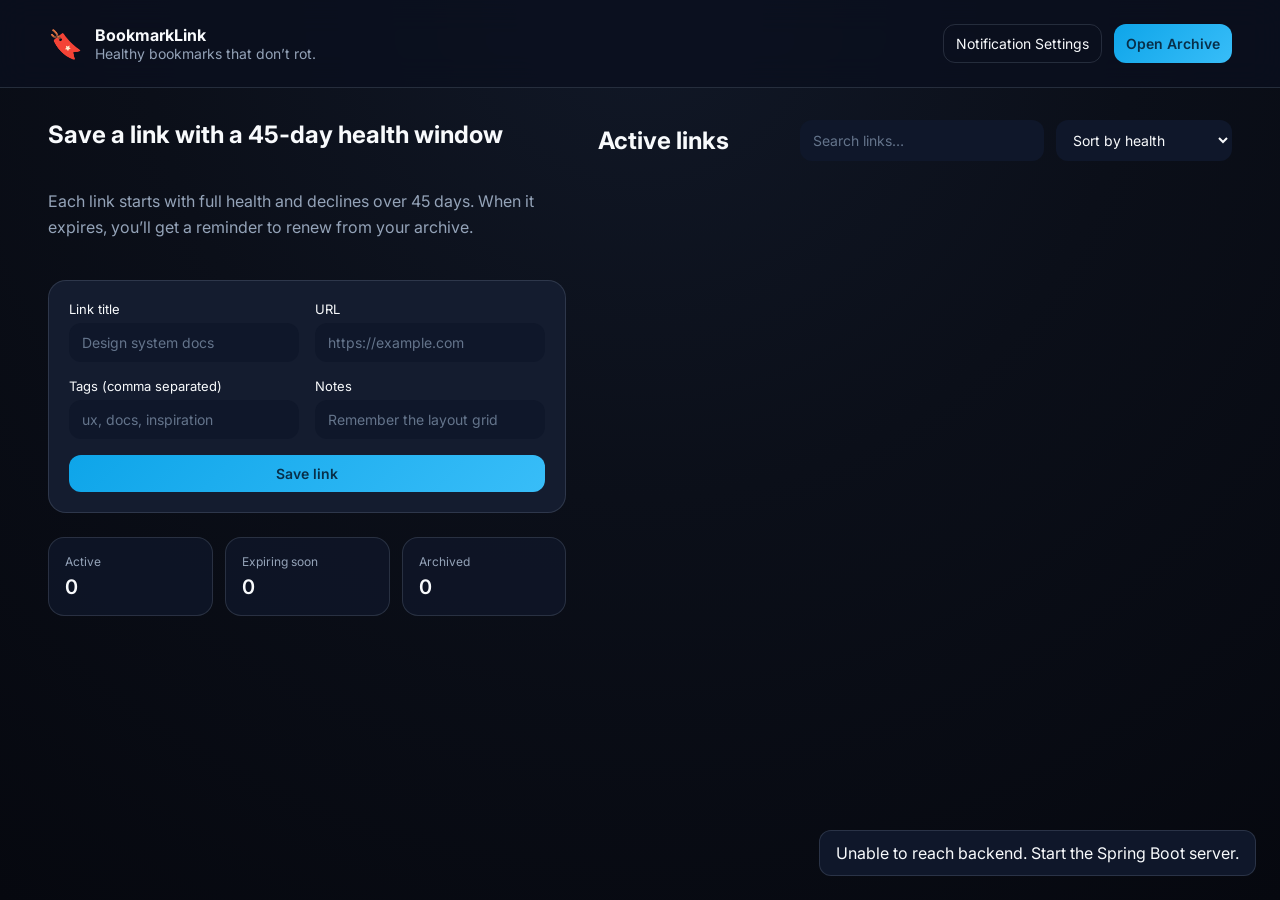
==== Frontend/index.html @ f63c1176 "Initial frontend" ====
<!DOCTYPE html>
<html lang="en">

<head>
    <meta charset="UTF-8" />
    <meta name="viewport" content="width=device-width, initial-scale=1.0" />
    <title>BookmarkLink — Healthy Bookmarks</title>
    <link rel="stylesheet" href="styles.css" />
    <link rel="preconnect" href="https://fonts.googleapis.com" />
    <link rel="preconnect" href="https://fonts.gstatic.com" crossorigin />
    <link href="https://fonts.googleapis.com/css2?family=Inter:wght@400;500;600;700&display=swap" rel="stylesheet" />
</head>

<body>
    <header class="topbar">
        <div class="brand">
            <span class="logo">🔖</span>
            <div>
                <p class="brand-title">BookmarkLink</p>
                <p class="brand-subtitle">Healthy bookmarks that don’t rot.</p>
            </div>
        </div>
        <nav class="topbar-actions">
            <button class="ghost" id="openSettings">Notification Settings</button>
            <button class="primary" id="openArchive">Open Archive</button>
        </nav>
    </header>

    <main class="layout">
        <section class="panel">
            <h1>Save a link with a 45‑day health window</h1>
            <p class="muted">
                Each link starts with full health and declines over 45 days. When it expires,
                you’ll get a reminder to renew from your archive.
            </p>

            <form id="linkForm" class="card">
                <div class="form-row">
                    <label>
                        Link title
                        <input type="text" name="title" placeholder="Design system docs" required />
                    </label>
                    <label>
                        URL
                        <input type="url" name="url" placeholder="https://example.com" required />
                    </label>
                </div>
                <div class="form-row">
                    <label>
                        Tags (comma separated)
                        <input type="text" name="tags" placeholder="ux, docs, inspiration" />
                    </label>
                    <label>
                        Notes
                        <input type="text" name="notes" placeholder="Remember the layout grid" />
                    </label>
                </div>
                <button type="submit" class="primary full">Save link</button>
            </form>

            <div class="stats">
                <div class="stat">
                    <p class="stat-label">Active</p>
                    <p class="stat-value" id="activeCount">0</p>
                </div>
                <div class="stat">
                    <p class="stat-label">Expiring soon</p>
                    <p class="stat-value" id="expiringCount">0</p>
                </div>
                <div class="stat">
                    <p class="stat-label">Archived</p>
                    <p class="stat-value" id="archivedCount">0</p>
                </div>
            </div>
        </section>

        <section class="panel">
            <div class="section-header">
                <h2>Active links</h2>
                <div class="filters">
                    <input id="searchInput" type="search" placeholder="Search links…" />
                    <select id="sortSelect">
                        <option value="health">Sort by health</option>
                        <option value="recent">Sort by most recent</option>
                        <option value="title">Sort by title</option>
                    </select>
                </div>
            </div>
            <div id="linksGrid" class="grid"></div>
        </section>
    </main>

    <aside class="drawer" id="settingsDrawer" aria-hidden="true">
        <div class="drawer-content">
            <header>
                <h3>Notification settings</h3>
                <button class="ghost" data-close="settings">Close</button>
            </header>
            <p class="muted">
                Settings are stored in the Spring Boot backend. Notifications can be
                wired later using this data.
            </p>
            <form id="settingsForm" class="stack">
                <label>
                    Gmail address
                    <input type="email" name="email" placeholder="you@gmail.com" />
                </label>
                <label>
                    Phone number
                    <input type="tel" name="phone" placeholder="+1 555 000 1234" />
                </label>
                <label class="toggle">
                    <input type="checkbox" name="emailEnabled" checked />
                    <span>Email reminders enabled</span>
                </label>
                <label class="toggle">
                    <input type="checkbox" name="smsEnabled" />
                    <span>SMS reminders enabled</span>
                </label>
                <label>
                    Reminder window (days before expiry)
                    <input type="number" name="reminderWindow" value="5" min="1" max="14" />
                </label>
                <button class="primary">Save settings</button>
            </form>
        </div>
    </aside>

    <aside class="drawer" id="archiveDrawer" aria-hidden="true">
        <div class="drawer-content">
            <header>
                <h3>Archive</h3>
                <button class="ghost" data-close="archive">Close</button>
            </header>
            <p class="muted">
                Expired links live here until you renew or delete them.
            </p>
            <div id="archiveList" class="stack"></div>
        </div>
    </aside>

    <div class="toast" id="toast" aria-live="polite"></div>

    <script src="app.js"></script>
</body>

</html>
---- Frontend/styles.css ----
:root {
    color-scheme: light;
    --bg: #0b0f19;
    --surface: #111827;
    --card: #141c2f;
    --muted: #94a3b8;
    --text: #f8fafc;
    --accent: #38bdf8;
    --accent-strong: #0ea5e9;
    --danger: #f87171;
    --success: #34d399;
    --warning: #fbbf24;
    --border: rgba(148, 163, 184, 0.2);
    font-family: "Inter", system-ui, sans-serif;
}

* {
    box-sizing: border-box;
}

body {
    margin: 0;
    background: radial-gradient(circle at top, #111827 0%, #0b0f19 45%, #06080f 100%);
    color: var(--text);
    min-height: 100vh;
}

.topbar {
    display: flex;
    align-items: center;
    justify-content: space-between;
    padding: 24px 48px;
    border-bottom: 1px solid var(--border);
    background: rgba(10, 15, 30, 0.8);
    backdrop-filter: blur(16px);
    position: sticky;
    top: 0;
    z-index: 10;
}

.brand {
    display: flex;
    align-items: center;
    gap: 12px;
}

.logo {
    font-size: 28px;
}

.brand-title {
    font-weight: 700;
    margin: 0;
}

.brand-subtitle {
    margin: 0;
    color: var(--muted);
    font-size: 14px;
}

.topbar-actions {
    display: flex;
    gap: 12px;
}

.layout {
    display: grid;
    grid-template-columns: minmax(280px, 0.9fr) minmax(340px, 1.1fr);
    gap: 32px;
    padding: 32px 48px 60px;
}

.panel {
    display: flex;
    flex-direction: column;
    gap: 24px;
}

h1,
h2,
h3 {
    margin: 0;
}

.muted {
    color: var(--muted);
    line-height: 1.6;
}

.card {
    background: var(--card);
    border: 1px solid var(--border);
    border-radius: 18px;
    padding: 20px;
    display: flex;
    flex-direction: column;
    gap: 16px;
}

.form-row {
    display: grid;
    grid-template-columns: repeat(auto-fit, minmax(220px, 1fr));
    gap: 16px;
}

label {
    display: flex;
    flex-direction: column;
    font-size: 13px;
    gap: 6px;
}

input,
select,
button {
    border-radius: 12px;
    border: 1px solid transparent;
    padding: 10px 12px;
    font-size: 14px;
    font-family: inherit;
    background: #0f172a;
    color: var(--text);
}

input::placeholder {
    color: #64748b;
}

input:focus,
select:focus {
    outline: none;
    border-color: var(--accent);
    box-shadow: 0 0 0 2px rgba(56, 189, 248, 0.2);
}

button {
    cursor: pointer;
    transition: transform 0.2s ease, background 0.2s ease;
}

button:active {
    transform: translateY(1px);
}

.primary {
    background: linear-gradient(135deg, var(--accent-strong), var(--accent));
    color: #082f49;
    font-weight: 600;
    border: none;
}

.ghost {
    background: transparent;
    border: 1px solid var(--border);
    color: var(--text);
}

.full {
    width: 100%;
}

.stats {
    display: grid;
    grid-template-columns: repeat(auto-fit, minmax(140px, 1fr));
    gap: 12px;
}

.stat {
    background: rgba(15, 23, 42, 0.8);
    border: 1px solid var(--border);
    border-radius: 16px;
    padding: 16px;
}

.stat-label {
    font-size: 12px;
    color: var(--muted);
    margin: 0;
}

.stat-value {
    font-size: 20px;
    font-weight: 600;
    margin: 6px 0 0;
}

.section-header {
    display: flex;
    align-items: center;
    justify-content: space-between;
    gap: 16px;
}

.filters {
    display: flex;
    gap: 12px;
}

.grid {
    display: grid;
    grid-template-columns: repeat(auto-fill, minmax(260px, 1fr));
    gap: 16px;
}

.link-card {
    background: var(--card);
    border: 1px solid var(--border);
    border-radius: 18px;
    padding: 18px;
    display: flex;
    flex-direction: column;
    gap: 12px;
}

.link-header {
    display: flex;
    justify-content: space-between;
    align-items: center;
    gap: 12px;
}

.link-header > div {
    min-width: 0;
    flex: 1;
}

.link-url {
    display: block;
    color: var(--muted);
    font-size: 12px;
    text-decoration: none;
    word-break: break-word;
    overflow-wrap: anywhere;
}

.link-title {
    font-weight: 600;
    margin: 0;
    font-size: 16px;
}

.badge {
    padding: 4px 10px;
    border-radius: 999px;
    font-size: 11px;
    font-weight: 600;
    text-transform: uppercase;
}

.badge.good {
    background: rgba(52, 211, 153, 0.15);
    color: var(--success);
}

.badge.warning {
    background: rgba(251, 191, 36, 0.15);
    color: var(--warning);
}

.badge.danger {
    background: rgba(248, 113, 113, 0.15);
    color: var(--danger);
}

.progress {
    height: 8px;
    background: rgba(148, 163, 184, 0.2);
    border-radius: 999px;
    overflow: hidden;
}

.progress>span {
    display: block;
    height: 100%;
    background: linear-gradient(90deg, #22d3ee, #0ea5e9);
}

.meta {
    display: flex;
    flex-wrap: wrap;
    gap: 6px;
    color: var(--muted);
    font-size: 12px;
}

.tags {
    display: flex;
    flex-wrap: wrap;
    gap: 6px;
}

.tag {
    padding: 4px 8px;
    border-radius: 10px;
    background: rgba(15, 23, 42, 0.8);
    border: 1px solid var(--border);
    font-size: 11px;
}

.card-actions {
    display: flex;
    gap: 8px;
}

.card-actions button {
    flex: 1;
    font-size: 13px;
}

.drawer {
    position: fixed;
    inset: 0;
    background: rgba(2, 6, 23, 0.65);
    display: none;
    justify-content: flex-end;
    z-index: 20;
}

.drawer.open {
    display: flex;
}

.drawer-content {
    width: min(480px, 100%);
    background: #0f172a;
    padding: 24px;
    display: flex;
    flex-direction: column;
    gap: 16px;
    height: 100%;
    border-left: 1px solid var(--border);
}

.stack {
    display: flex;
    flex-direction: column;
    gap: 12px;
}

.toggle {
    flex-direction: row;
    align-items: center;
    gap: 10px;
}

.toast {
    position: fixed;
    bottom: 24px;
    right: 24px;
    background: #0f172a;
    border: 1px solid var(--border);
    padding: 12px 16px;
    border-radius: 12px;
    color: var(--text);
    opacity: 0;
    transform: translateY(10px);
    transition: all 0.3s ease;
    pointer-events: none;
}

.toast.show {
    opacity: 1;
    transform: translateY(0);
}

@media (max-width: 980px) {
    .layout {
        grid-template-columns: 1fr;
    }

    .topbar {
        flex-direction: column;
        gap: 16px;
        align-items: flex-start;
    }

    .topbar-actions {
        width: 100%;
        justify-content: flex-start;
        flex-wrap: wrap;
    }
}
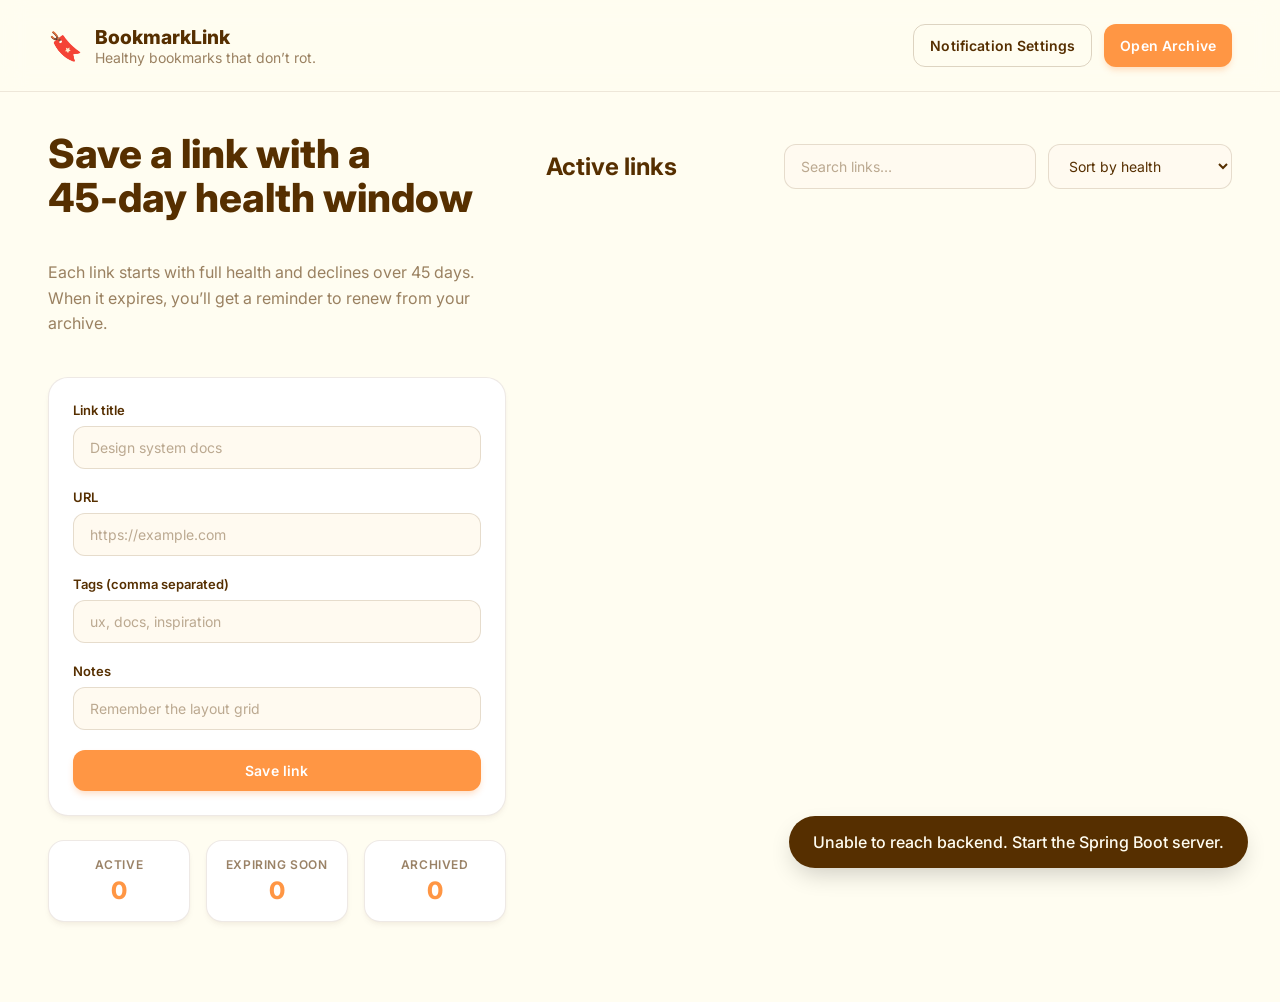
==== commit 1506fd3b: "Redesign frontend UI" ====
--- a/Frontend/index.html
+++ b/Frontend/index.html
@@ -5,10 +5,11 @@
     <meta charset="UTF-8" />
     <meta name="viewport" content="width=device-width, initial-scale=1.0" />
     <title>BookmarkLink — Healthy Bookmarks</title>
-    <link rel="stylesheet" href="styles.css" />
+    <link rel="stylesheet" href="styles.css?v=2" />
     <link rel="preconnect" href="https://fonts.googleapis.com" />
     <link rel="preconnect" href="https://fonts.gstatic.com" crossorigin />
-    <link href="https://fonts.googleapis.com/css2?family=Inter:wght@400;500;600;700&display=swap" rel="stylesheet" />
+    <link href="https://fonts.googleapis.com/css2?family=Inter:wght@400;500;600;700;800&display=swap"
+        rel="stylesheet" />
 </head>
 
 <body>
@@ -141,7 +142,7 @@
 
     <div class="toast" id="toast" aria-live="polite"></div>
 
-    <script src="app.js"></script>
+    <script src="app.js?v=2"></script>
 </body>
 
 </html>
--- a/Frontend/styles.css
+++ b/Frontend/styles.css
@@ -1,16 +1,20 @@
 :root {
-    color-scheme: light;
-    --bg: #0b0f19;
-    --surface: #111827;
-    --card: #141c2f;
-    --muted: #94a3b8;
-    --text: #f8fafc;
-    --accent: #38bdf8;
-    --accent-strong: #0ea5e9;
-    --danger: #f87171;
-    --success: #34d399;
-    --warning: #fbbf24;
-    --border: rgba(148, 163, 184, 0.2);
+    --bg: #FFFDF1;
+    --card-bg: #FFFFFF;
+    --text: #562F00;
+    --text-muted: rgba(86, 47, 0, 0.6);
+    --primary: #FF9644;
+    --primary-hover: #ff8c33;
+    --secondary: #FFCE99;
+    --border: rgba(86, 47, 0, 0.1);
+    --shadow: 0 4px 6px -1px rgba(86, 47, 0, 0.05), 0 2px 4px -1px rgba(86, 47, 0, 0.03);
+    --shadow-hover: 0 10px 15px -3px rgba(86, 47, 0, 0.1), 0 4px 6px -2px rgba(86, 47, 0, 0.05);
+
+    /* Functional colors based on the palette usually need standard variants, keeping previous but adapting */
+    --success: #10b981;
+    --warning: #f59e0b;
+    --danger: #ef4444;
+
     font-family: "Inter", system-ui, sans-serif;
 }
 
@@ -20,9 +24,33 @@
 
 body {
     margin: 0;
-    background: radial-gradient(circle at top, #111827 0%, #0b0f19 45%, #06080f 100%);
+    background-color: var(--bg);
     color: var(--text);
     min-height: 100vh;
+    transition: background-color 0.3s ease;
+}
+
+/* Animations */
+@keyframes fadeIn {
+    from {
+        opacity: 0;
+        transform: translateY(10px);
+    }
+
+    to {
+        opacity: 1;
+        transform: translateY(0);
+    }
+}
+
+@keyframes slideIn {
+    from {
+        transform: translateX(100%);
+    }
+
+    to {
+        transform: translateX(0);
+    }
 }
 
 .topbar {
@@ -30,12 +58,13 @@
     align-items: center;
     justify-content: space-between;
     padding: 24px 48px;
-    border-bottom: 1px solid var(--border);
-    background: rgba(10, 15, 30, 0.8);
-    backdrop-filter: blur(16px);
+    background: rgba(255, 253, 241, 0.8);
+    backdrop-filter: blur(12px);
     position: sticky;
     top: 0;
-    z-index: 10;
+    z-index: 100;
+    border-bottom: 1px solid var(--border);
+    transition: all 0.3s ease;
 }
 
 .brand {
@@ -46,16 +75,31 @@
 
 .logo {
     font-size: 28px;
+    animation: bounce 2s infinite;
+}
+
+@keyframes bounce {
+
+    0%,
+    100% {
+        transform: translateY(0);
+    }
+
+    50% {
+        transform: translateY(-4px);
+    }
 }
 
 .brand-title {
-    font-weight: 700;
+    font-weight: 800;
     margin: 0;
+    font-size: 1.2rem;
+    color: var(--text);
 }
 
 .brand-subtitle {
     margin: 0;
-    color: var(--muted);
+    color: var(--text-muted);
     font-size: 14px;
 }
 
@@ -66,9 +110,12 @@
 
 .layout {
     display: grid;
-    grid-template-columns: minmax(280px, 0.9fr) minmax(340px, 1.1fr);
-    gap: 32px;
-    padding: 32px 48px 60px;
+    grid-template-columns: minmax(300px, 0.8fr) minmax(400px, 1.2fr);
+    gap: 40px;
+    padding: 40px 48px 80px;
+    max-width: 1440px;
+    margin: 0 auto;
+    animation: fadeIn 0.8s ease-out;
 }
 
 .panel {
@@ -77,83 +124,116 @@
     gap: 24px;
 }
 
-h1,
-h2,
-h3 {
+h1 {
+    font-size: 2.5rem;
+    line-height: 1.1;
+    font-weight: 800;
+    color: var(--text);
     margin: 0;
 }
 
+h2 {
+    font-size: 1.5rem;
+    font-weight: 700;
+    color: var(--text);
+}
+
 .muted {
-    color: var(--muted);
+    color: var(--text-muted);
     line-height: 1.6;
 }
 
 .card {
-    background: var(--card);
+    background: var(--card-bg);
+    border-radius: 20px;
+    padding: 24px;
+    display: flex;
+    flex-direction: column;
+    gap: 20px;
+    box-shadow: var(--shadow);
     border: 1px solid var(--border);
-    border-radius: 18px;
-    padding: 20px;
-    display: flex;
-    flex-direction: column;
-    gap: 16px;
+    transition: transform 0.2s ease, box-shadow 0.2s ease;
+}
+
+.card:hover {
+    box-shadow: var(--shadow-hover);
 }
 
 .form-row {
     display: grid;
     grid-template-columns: repeat(auto-fit, minmax(220px, 1fr));
-    gap: 16px;
+    gap: 20px;
 }
 
 label {
     display: flex;
     flex-direction: column;
     font-size: 13px;
-    gap: 6px;
+    font-weight: 600;
+    gap: 8px;
+    color: var(--text);
 }
 
 input,
 select,
 button {
     border-radius: 12px;
-    border: 1px solid transparent;
-    padding: 10px 12px;
+    border: 1px solid rgba(86, 47, 0, 0.15);
+    padding: 12px 16px;
     font-size: 14px;
     font-family: inherit;
-    background: #0f172a;
-    color: var(--text);
+    background: #FFFAF0;
+    /* Extremely light orange/cream tint */
+    color: var(--text);
+    transition: all 0.2s ease;
 }
 
 input::placeholder {
-    color: #64748b;
+    color: rgba(86, 47, 0, 0.4);
 }
 
 input:focus,
 select:focus {
     outline: none;
-    border-color: var(--accent);
-    box-shadow: 0 0 0 2px rgba(56, 189, 248, 0.2);
+    border-color: var(--primary);
+    background: #FFFFFF;
+    box-shadow: 0 0 0 3px rgba(255, 150, 68, 0.2);
 }
 
 button {
     cursor: pointer;
-    transition: transform 0.2s ease, background 0.2s ease;
+    font-weight: 600;
+    letter-spacing: 0.01em;
 }
 
 button:active {
-    transform: translateY(1px);
+    transform: scale(0.98);
 }
 
 .primary {
-    background: linear-gradient(135deg, var(--accent-strong), var(--accent));
-    color: #082f49;
-    font-weight: 600;
+    background: var(--primary);
+    color: #FFF;
+    /* High contrast: Dark text on orange */
     border: none;
+    box-shadow: 0 4px 6px -1px rgba(255, 150, 68, 0.3);
+}
+
+.primary:hover {
+    background: var(--primary-hover);
+    transform: translateY(-2px);
+    box-shadow: 0 6px 12px -1px rgba(255, 150, 68, 0.4);
 }
 
 .ghost {
     background: transparent;
-    border: 1px solid var(--border);
-    color: var(--text);
+    border: 1px solid rgba(86, 47, 0, 0.2);
+    color: var(--text);
+}
+
+.ghost:hover {
+    background: rgba(255, 206, 153, 0.1);
+    border-color: var(--primary);
+    color: var(--primary);
 }
 
 .full {
@@ -162,33 +242,46 @@
 
 .stats {
     display: grid;
-    grid-template-columns: repeat(auto-fit, minmax(140px, 1fr));
-    gap: 12px;
+    grid-template-columns: repeat(3, 1fr);
+    gap: 16px;
 }
 
 .stat {
-    background: rgba(15, 23, 42, 0.8);
+    background: var(--card-bg);
     border: 1px solid var(--border);
     border-radius: 16px;
     padding: 16px;
+    text-align: center;
+    box-shadow: var(--shadow);
+    transition: transform 0.2s ease;
+}
+
+.stat:hover {
+    transform: translateY(-4px);
+    border-color: var(--secondary);
 }
 
 .stat-label {
     font-size: 12px;
-    color: var(--muted);
+    text-transform: uppercase;
+    letter-spacing: 0.05em;
+    color: var(--text-muted);
     margin: 0;
+    font-weight: 600;
 }
 
 .stat-value {
-    font-size: 20px;
-    font-weight: 600;
-    margin: 6px 0 0;
+    font-size: 24px;
+    font-weight: 800;
+    color: var(--primary);
+    margin: 4px 0 0;
 }
 
 .section-header {
     display: flex;
     align-items: center;
     justify-content: space-between;
+    flex-wrap: wrap;
     gap: 16px;
 }
 
@@ -199,185 +292,262 @@
 
 .grid {
     display: grid;
-    grid-template-columns: repeat(auto-fill, minmax(260px, 1fr));
+    grid-template-columns: repeat(auto-fill, minmax(280px, 1fr));
+    gap: 20px;
+}
+
+.link-card {
+    background: var(--card-bg);
+    border: 1px solid var(--border);
+    border-radius: 20px;
+    padding: 24px;
+    display: flex;
+    flex-direction: column;
     gap: 16px;
-}
-
-.link-card {
-    background: var(--card);
-    border: 1px solid var(--border);
-    border-radius: 18px;
-    padding: 18px;
-    display: flex;
-    flex-direction: column;
+    box-shadow: var(--shadow);
+    transition: all 0.3s cubic-bezier(0.175, 0.885, 0.32, 1.275);
+    position: relative;
+    overflow: hidden;
+    animation: fadeIn 0.5s ease-out backwards;
+}
+
+.link-card:hover {
+    transform: translateY(-6px) scale(1.01);
+    box-shadow: var(--shadow-hover);
+    border-color: var(--secondary);
+}
+
+.link-card::before {
+    content: '';
+    position: absolute;
+    top: 0;
+    left: 0;
+    width: 4px;
+    height: 100%;
+    background: var(--secondary);
+    opacity: 0.5;
+}
+
+.link-header {
+    display: flex;
+    justify-content: space-between;
+    align-items: flex-start;
     gap: 12px;
 }
 
-.link-header {
-    display: flex;
-    justify-content: space-between;
-    align-items: center;
-    gap: 12px;
-}
-
-.link-header > div {
+.link-content {
     min-width: 0;
     flex: 1;
 }
 
 .link-url {
     display: block;
-    color: var(--muted);
-    font-size: 12px;
+    color: var(--primary);
+    font-size: 13px;
     text-decoration: none;
     word-break: break-word;
-    overflow-wrap: anywhere;
+    margin-top: 4px;
+    transition: color 0.2s;
+}
+
+.link-url:hover {
+    text-decoration: underline;
+    color: var(--primary-hover);
 }
 
 .link-title {
-    font-weight: 600;
+    font-weight: 700;
     margin: 0;
-    font-size: 16px;
+    font-size: 18px;
+    color: var(--text);
 }
 
 .badge {
-    padding: 4px 10px;
-    border-radius: 999px;
+    padding: 6px 12px;
+    border-radius: 20px;
     font-size: 11px;
-    font-weight: 600;
+    font-weight: 700;
     text-transform: uppercase;
+    letter-spacing: 0.02em;
 }
 
 .badge.good {
-    background: rgba(52, 211, 153, 0.15);
-    color: var(--success);
+    background: rgba(16, 185, 129, 0.1);
+    color: #059669;
 }
 
 .badge.warning {
-    background: rgba(251, 191, 36, 0.15);
-    color: var(--warning);
+    background: rgba(245, 158, 11, 0.1);
+    color: #d97706;
 }
 
 .badge.danger {
-    background: rgba(248, 113, 113, 0.15);
-    color: var(--danger);
+    background: rgba(239, 68, 68, 0.1);
+    color: #dc2626;
 }
 
 .progress {
-    height: 8px;
-    background: rgba(148, 163, 184, 0.2);
+    height: 6px;
+    background: #f1f5f9;
     border-radius: 999px;
     overflow: hidden;
+    margin-top: 4px;
 }
 
 .progress>span {
     display: block;
     height: 100%;
-    background: linear-gradient(90deg, #22d3ee, #0ea5e9);
+    background: linear-gradient(90deg, var(--secondary), var(--primary));
+    border-radius: 999px;
+    transition: width 0.5s ease-out;
 }
 
 .meta {
     display: flex;
+    align-items: center;
+    gap: 8px;
+    color: var(--text-muted);
+    font-size: 13px;
+    font-weight: 500;
+}
+
+.dot {
+    width: 4px;
+    height: 4px;
+    background: var(--text-muted);
+    border-radius: 50%;
+    opacity: 0.5;
+}
+
+.tags {
+    display: flex;
     flex-wrap: wrap;
-    gap: 6px;
-    color: var(--muted);
+    gap: 8px;
+}
+
+.tag {
+    padding: 6px 10px;
+    border-radius: 12px;
+    background: #FFFAF0;
+    /* Lighter cream */
+    border: 1px solid var(--border);
     font-size: 12px;
-}
-
-.tags {
-    display: flex;
-    flex-wrap: wrap;
-    gap: 6px;
-}
-
-.tag {
-    padding: 4px 8px;
-    border-radius: 10px;
-    background: rgba(15, 23, 42, 0.8);
-    border: 1px solid var(--border);
-    font-size: 11px;
+    color: var(--text);
+    font-weight: 500;
+    transition: background 0.2s;
+}
+
+.tag:hover {
+    background: #FEEBC8;
+    /* Light peach */
 }
 
 .card-actions {
     display: flex;
     gap: 8px;
+    margin-top: auto;
 }
 
 .card-actions button {
     flex: 1;
     font-size: 13px;
-}
-
+    padding: 8px 12px;
+}
+
+/* Drawer UI */
 .drawer {
     position: fixed;
     inset: 0;
-    background: rgba(2, 6, 23, 0.65);
+    background: rgba(86, 47, 0, 0.25);
+    backdrop-filter: blur(4px);
     display: none;
     justify-content: flex-end;
-    z-index: 20;
+    z-index: 200;
+    opacity: 0;
+    transition: opacity 0.3s ease;
 }
 
 .drawer.open {
     display: flex;
+    opacity: 1;
 }
 
 .drawer-content {
-    width: min(480px, 100%);
-    background: #0f172a;
-    padding: 24px;
+    width: min(500px, 100%);
+    background: #FFFFFF;
+    padding: 40px;
     display: flex;
     flex-direction: column;
-    gap: 16px;
+    gap: 24px;
     height: 100%;
-    border-left: 1px solid var(--border);
+    box-shadow: -10px 0 30px rgba(0, 0, 0, 0.05);
+    transform: translateX(100%);
+    transition: transform 0.3s cubic-bezier(0.16, 1, 0.3, 1);
+    overflow-y: auto;
+}
+
+.drawer.open .drawer-content {
+    transform: translateX(0);
 }
 
 .stack {
     display: flex;
     flex-direction: column;
-    gap: 12px;
+    gap: 20px;
 }
 
 .toggle {
     flex-direction: row;
     align-items: center;
-    gap: 10px;
-}
-
+    display: flex;
+    gap: 12px;
+    cursor: pointer;
+}
+
+.toggle input[type="checkbox"] {
+    width: 20px;
+    height: 20px;
+    accent-color: var(--primary);
+}
+
+/* Toast */
 .toast {
     position: fixed;
-    bottom: 24px;
-    right: 24px;
-    background: #0f172a;
-    border: 1px solid var(--border);
-    padding: 12px 16px;
-    border-radius: 12px;
-    color: var(--text);
+    bottom: 32px;
+    right: 32px;
+    background: var(--text);
+    color: var(--bg);
+    padding: 16px 24px;
+    border-radius: 50px;
+    font-weight: 500;
+    box-shadow: 0 10px 25px -5px rgba(0, 0, 0, 0.2);
     opacity: 0;
-    transform: translateY(10px);
-    transition: all 0.3s ease;
+    transform: translateY(20px) scale(0.95);
+    transition: all 0.4s cubic-bezier(0.175, 0.885, 0.32, 1.275);
     pointer-events: none;
+    z-index: 300;
 }
 
 .toast.show {
     opacity: 1;
-    transform: translateY(0);
-}
-
+    transform: translateY(0) scale(1);
+}
+
+/* Responsive */
 @media (max-width: 980px) {
     .layout {
         grid-template-columns: 1fr;
+        padding: 20px;
     }
 
     .topbar {
         flex-direction: column;
         gap: 16px;
-        align-items: flex-start;
+        align-items: stretch;
+        padding: 20px;
     }
 
     .topbar-actions {
-        width: 100%;
-        justify-content: flex-start;
-        flex-wrap: wrap;
+        justify-content: space-between;
     }
 }
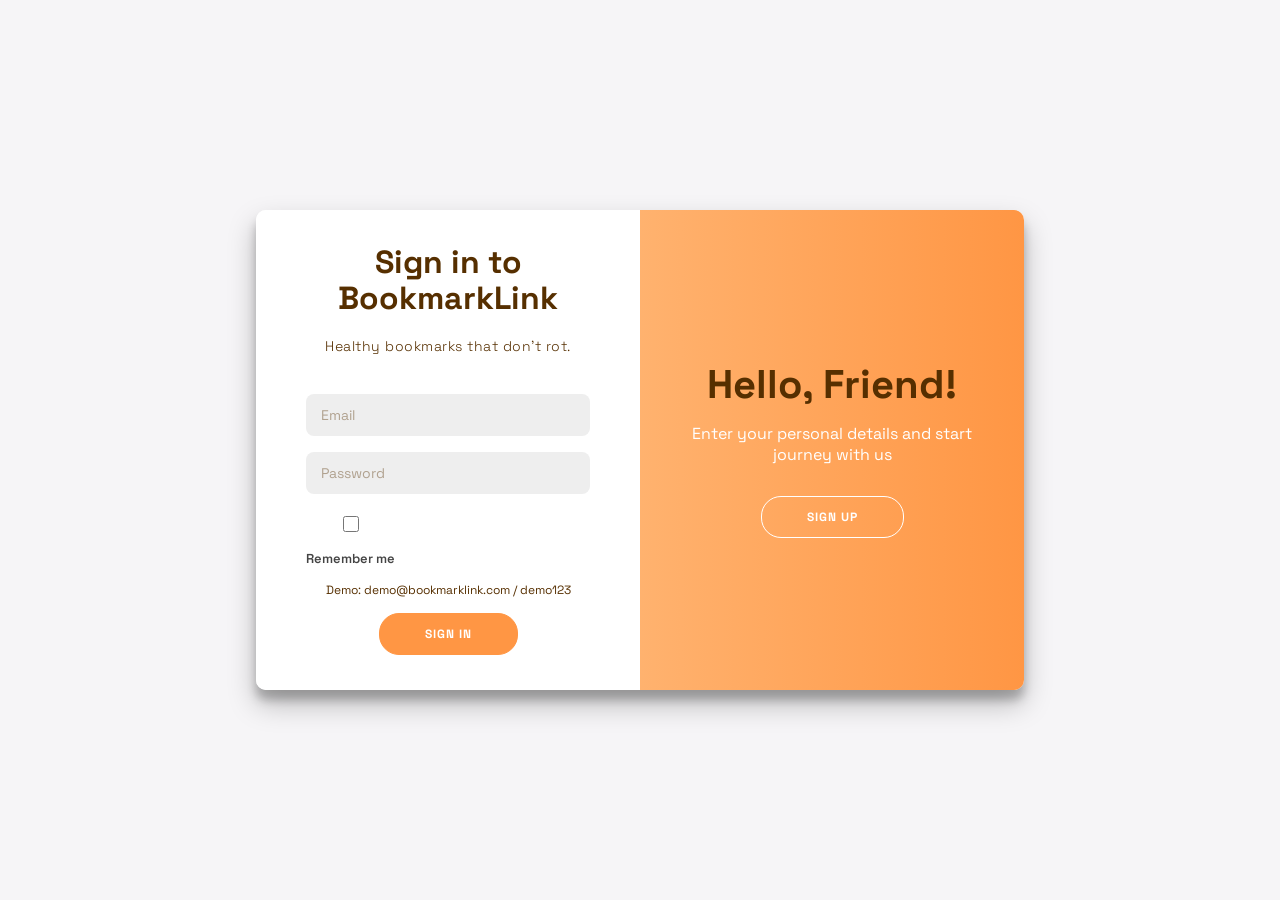
==== commit a45805b6: "Add auth flow and login UI" ====
--- a/Frontend/index.html
+++ b/Frontend/index.html
@@ -24,6 +24,7 @@
         <nav class="topbar-actions">
             <button class="ghost" id="openSettings">Notification Settings</button>
             <button class="primary" id="openArchive">Open Archive</button>
+            <button class="ghost" id="logoutButton">Log out</button>
         </nav>
     </header>
 
--- a/Frontend/styles.css
+++ b/Frontend/styles.css
@@ -550,4 +550,284 @@
     .topbar-actions {
         justify-content: space-between;
     }
+}
+
+/* Auth page */
+.auth-body {
+    font-family: "Space Grotesk", sans-serif;
+    background: #f6f5f7;
+    display: flex;
+    justify-content: center;
+    align-items: center;
+    min-height: 100vh;
+    margin: 0;
+}
+
+.auth-container {
+    background-color: #fff;
+    border-radius: 10px;
+    box-shadow: 0 14px 28px rgba(0, 0, 0, 0.25),
+        0 10px 10px rgba(0, 0, 0, 0.22);
+    position: relative;
+    overflow: hidden;
+    width: 768px;
+    max-width: 100%;
+    min-height: 480px;
+}
+
+.form-container {
+    position: absolute;
+    top: 0;
+    height: 100%;
+    transition: all 0.6s ease-in-out;
+}
+
+.sign-in-container {
+    left: 0;
+    width: 50%;
+    z-index: 2;
+}
+
+.auth-container.right-panel-active .sign-in-container {
+    transform: translateX(100%);
+}
+
+.sign-up-container {
+    left: 0;
+    width: 50%;
+    opacity: 0;
+    z-index: 1;
+}
+
+.auth-container.right-panel-active .sign-up-container {
+    transform: translateX(100%);
+    opacity: 1;
+    z-index: 5;
+    animation: show 0.6s;
+}
+
+@keyframes show {
+
+    0%,
+    49.99% {
+        opacity: 0;
+        z-index: 1;
+    }
+
+    50%,
+    100% {
+        opacity: 1;
+        z-index: 5;
+    }
+}
+
+.overlay-container {
+    position: absolute;
+    top: 0;
+    left: 50%;
+    width: 50%;
+    height: 100%;
+    overflow: hidden;
+    transition: transform 0.6s ease-in-out;
+    z-index: 100;
+}
+
+.auth-container.right-panel-active .overlay-container {
+    transform: translateX(-100%);
+}
+
+.overlay {
+    background: #ff9644;
+    background: -webkit-linear-gradient(to right, #ffce99, #ff9644);
+    background: linear-gradient(to right, #ffce99, #ff9644);
+    background-repeat: no-repeat;
+    background-size: cover;
+    background-position: 0 0;
+    color: #FFFFFF;
+    position: relative;
+    left: -100%;
+    height: 100%;
+    width: 200%;
+    transform: translateX(0);
+    transition: transform 0.6s ease-in-out;
+}
+
+.auth-container.right-panel-active .overlay {
+    transform: translateX(50%);
+}
+
+.overlay-panel {
+    position: absolute;
+    display: flex;
+    align-items: center;
+    justify-content: center;
+    flex-direction: column;
+    padding: 0 40px;
+    text-align: center;
+    top: 0;
+    height: 100%;
+    width: 50%;
+    transform: translateX(0);
+    transition: transform 0.6s ease-in-out;
+}
+
+.overlay-left {
+    transform: translateX(-20%);
+}
+
+.auth-container.right-panel-active .overlay-left {
+    transform: translateX(0);
+}
+
+.overlay-right {
+    right: 0;
+    transform: translateX(0);
+}
+
+.auth-container.right-panel-active .overlay-right {
+    transform: translateX(20%);
+}
+
+/* Auth Typography & Elements */
+.auth-form {
+    background-color: #FFFFFF;
+    display: flex;
+    align-items: center;
+    justify-content: center;
+    flex-direction: column;
+    padding: 0 50px;
+    height: 100%;
+    text-align: center;
+}
+
+.auth-form h1 {
+    margin: 0;
+    font-size: 2rem;
+}
+
+.social-text {
+    font-size: 14px;
+    font-weight: 300;
+    line-height: 20px;
+    letter-spacing: 0.5px;
+    margin: 20px 0 30px;
+}
+
+.auth-form input {
+    background-color: #eee;
+    border: none;
+    padding: 12px 15px;
+    margin: 8px 0;
+    width: 100%;
+    border-radius: 8px;
+}
+
+.remember-row {
+    display: flex;
+    align-items: center;
+    gap: 10px;
+    font-size: 13px;
+    color: #444;
+    align-self: flex-start;
+    margin-top: 6px;
+}
+
+.remember-row input[type="checkbox"] {
+    width: 16px;
+    height: 16px;
+    accent-color: #ff9644;
+}
+
+.primary-btn {
+    border-radius: 20px;
+    border: 1px solid #FF9644;
+    background-color: #FF9644;
+    color: #FFFFFF;
+    font-size: 12px;
+    font-weight: bold;
+    padding: 12px 45px;
+    letter-spacing: 1px;
+    text-transform: uppercase;
+    transition: transform 80ms ease-in;
+    margin-top: 15px;
+}
+
+.primary-btn:active {
+    transform: scale(0.95);
+}
+
+.primary-btn:focus {
+    outline: none;
+}
+
+.ghost-btn {
+    border-radius: 20px;
+    border: 1px solid #FFFFFF;
+    background-color: transparent;
+    color: #FFFFFF;
+    font-size: 12px;
+    font-weight: bold;
+    padding: 12px 45px;
+    letter-spacing: 1px;
+    text-transform: uppercase;
+    transition: transform 80ms ease-in;
+    margin-top: 15px;
+    cursor: pointer;
+}
+
+.ghost-btn:active {
+    transform: scale(0.95);
+}
+
+.forgot-password {
+    font-size: 12px;
+    margin: 15px 0 0;
+}
+
+.mobile-toggle {
+    display: none;
+    margin-top: 20px;
+    font-size: 14px;
+}
+
+@media (max-width: 768px) {
+    .auth-container {
+        width: 100%;
+        min-height: 600px;
+        border-radius: 0;
+        box-shadow: none;
+    }
+
+    .overlay-container {
+        display: none;
+    }
+
+    .sign-in-container, .sign-up-container {
+        width: 100%;
+        position: relative;
+        height: auto;
+        opacity: 1;
+        transition: none;
+        left: unset;
+        z-index: unset;
+        transform: unset;
+    }
+
+    .sign-up-container {
+        display: none;
+    }
+
+    .auth-container.right-panel-active .sign-in-container {
+        display: none;
+    }
+
+    .auth-container.right-panel-active .sign-up-container {
+        display: block;
+        transform: none;
+        animation: fadeIn 0.5s;
+    }
+
+    .mobile-toggle {
+        display: block;
+    }
 }
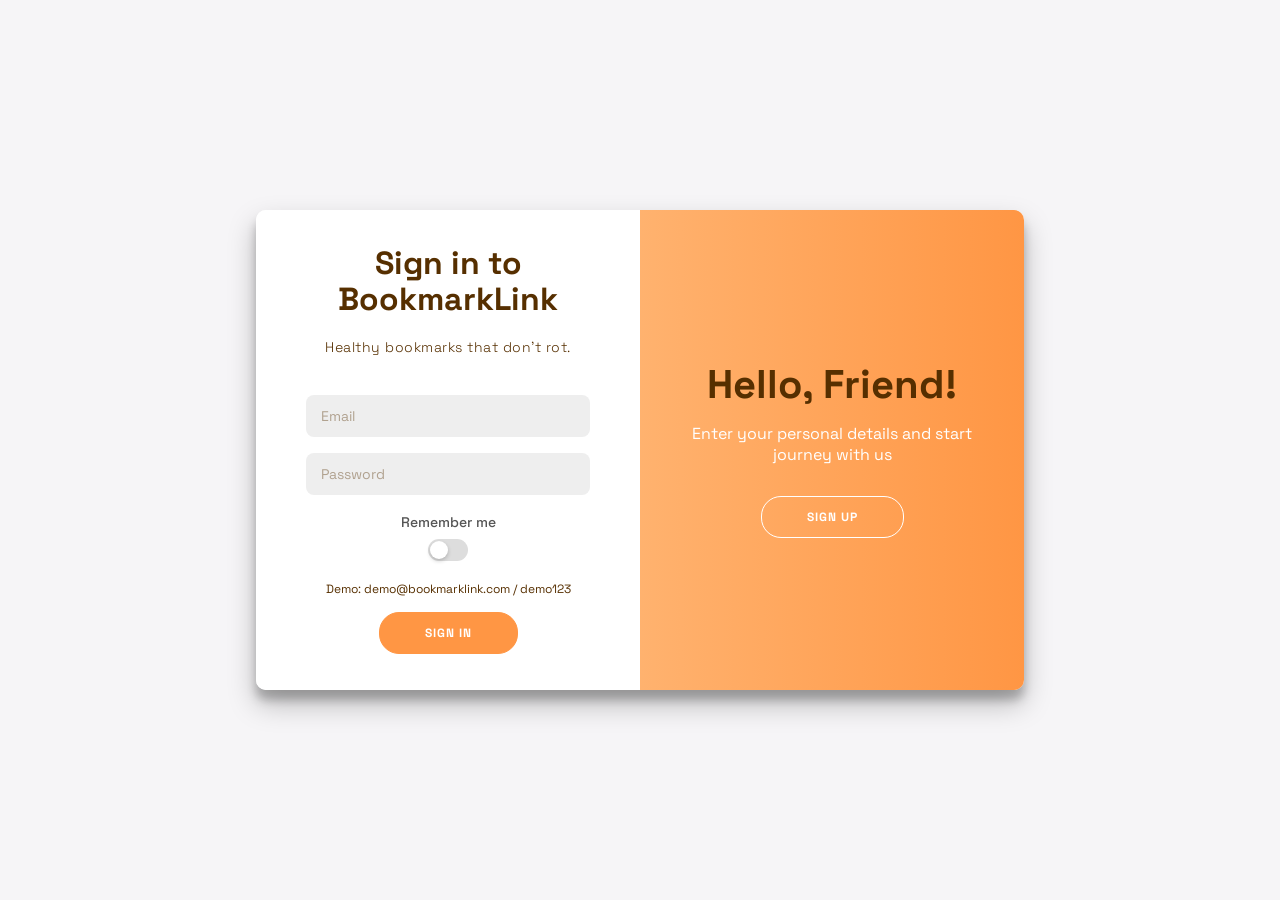
==== commit 56859f5f: "Website working correctly" ====
--- a/Frontend/index.html
+++ b/Frontend/index.html
@@ -6,6 +6,7 @@
     <meta name="viewport" content="width=device-width, initial-scale=1.0" />
     <title>BookmarkLink — Healthy Bookmarks</title>
     <link rel="stylesheet" href="styles.css?v=2" />
+    <link rel="icon" type="image/svg+xml" href="favicon.svg" />
     <link rel="preconnect" href="https://fonts.googleapis.com" />
     <link rel="preconnect" href="https://fonts.gstatic.com" crossorigin />
     <link href="https://fonts.googleapis.com/css2?family=Inter:wght@400;500;600;700;800&display=swap"
@@ -15,7 +16,7 @@
 <body>
     <header class="topbar">
         <div class="brand">
-            <span class="logo">🔖</span>
+            <img src="favicon.svg" alt="Logo" class="logo" style="width: 36px; height: 36px;">
             <div>
                 <p class="brand-title">BookmarkLink</p>
                 <p class="brand-subtitle">Healthy bookmarks that don’t rot.</p>
@@ -107,17 +108,9 @@
                     Gmail address
                     <input type="email" name="email" placeholder="you@gmail.com" />
                 </label>
-                <label>
-                    Phone number
-                    <input type="tel" name="phone" placeholder="+1 555 000 1234" />
-                </label>
                 <label class="toggle">
                     <input type="checkbox" name="emailEnabled" checked />
                     <span>Email reminders enabled</span>
-                </label>
-                <label class="toggle">
-                    <input type="checkbox" name="smsEnabled" />
-                    <span>SMS reminders enabled</span>
                 </label>
                 <label>
                     Reminder window (days before expiry)
--- a/Frontend/styles.css
+++ b/Frontend/styles.css
@@ -74,8 +74,18 @@
 }
 
 .logo {
-    font-size: 28px;
+    width: 40px;
+    height: 40px;
+    display: flex;
+    align-items: center;
+    justify-content: center;
     animation: bounce 2s infinite;
+}
+
+.logo svg {
+    width: 36px;
+    height: 36px;
+    display: block;
 }
 
 @keyframes bounce {
@@ -722,20 +732,55 @@
     border-radius: 8px;
 }
 
-.remember-row {
-    display: flex;
-    align-items: center;
-    gap: 10px;
-    font-size: 13px;
-    color: #444;
-    align-self: flex-start;
-    margin-top: 6px;
-}
-
-.remember-row input[type="checkbox"] {
-    width: 16px;
-    height: 16px;
-    accent-color: #ff9644;
+/* Toggle Switch Style */
+.remember-toggle {
+    display: flex;
+    align-items: center;
+    justify-content: space-between;
+    width: 100%;
+    font-size: 14px;
+    color: #555;
+    cursor: pointer;
+    margin-top: 10px;
+    margin-bottom: 5px;
+}
+
+.remember-toggle input {
+    display: none;
+}
+
+.slider {
+    position: relative;
+    width: 40px;
+    height: 22px;
+    background-color: #ddd;
+    border-radius: 20px;
+    transition: 0.3s cubic-bezier(0.4, 0.0, 0.2, 1);
+}
+
+.slider::before {
+    content: "";
+    position: absolute;
+    height: 18px;
+    width: 18px;
+    left: 2px;
+    bottom: 2px;
+    background-color: white;
+    border-radius: 50%;
+    transition: 0.3s cubic-bezier(0.4, 0.0, 0.2, 1);
+    box-shadow: 0 2px 4px rgba(0, 0, 0, 0.2);
+}
+
+.remember-toggle input:checked+.slider {
+    background-color: #FF9644;
+}
+
+.remember-toggle input:checked+.slider::before {
+    transform: translateX(18px);
+}
+
+.label-text {
+    font-weight: 500;
 }
 
 .primary-btn {
@@ -802,7 +847,8 @@
         display: none;
     }
 
-    .sign-in-container, .sign-up-container {
+    .sign-in-container,
+    .sign-up-container {
         width: 100%;
         position: relative;
         height: auto;
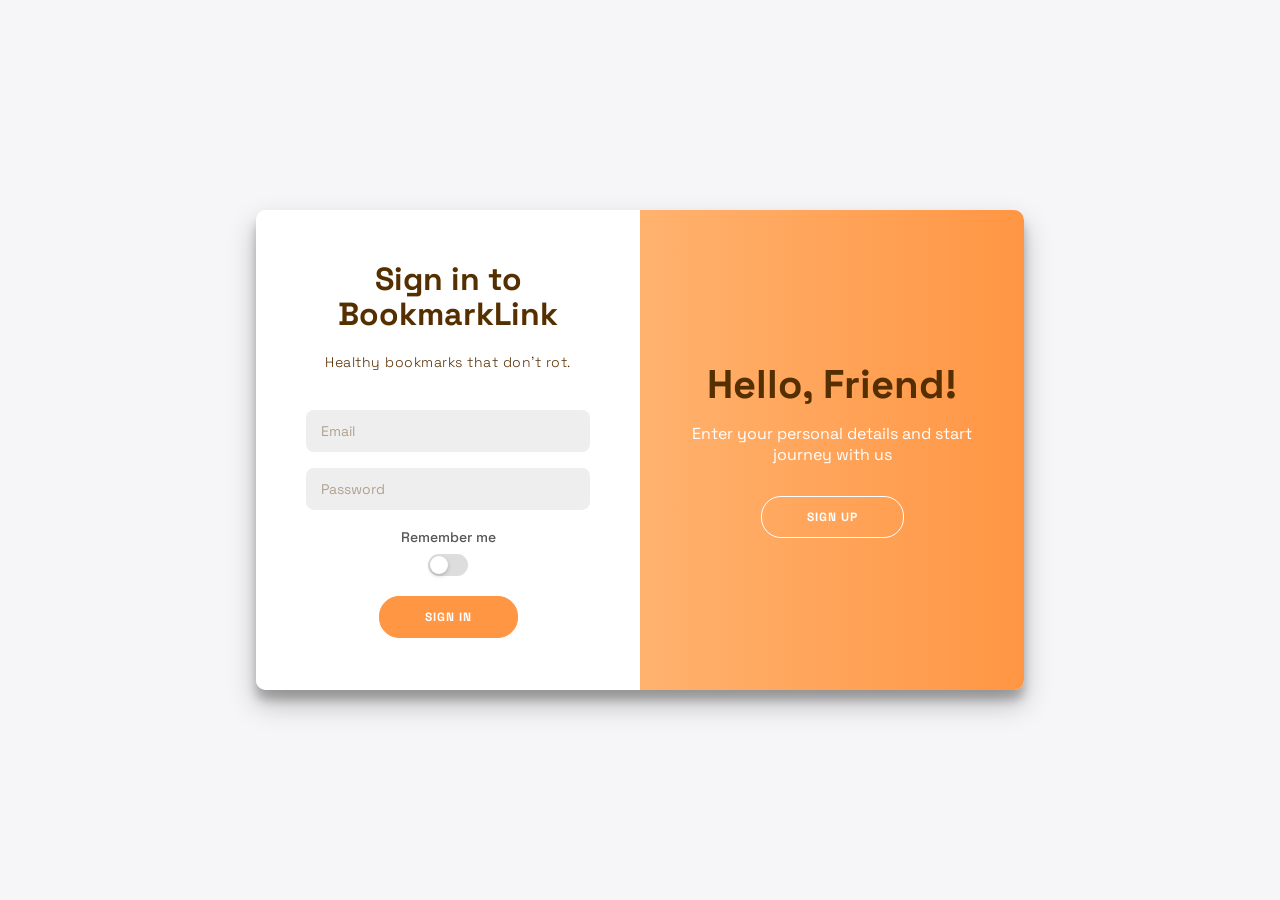
==== commit da8895d9: "Migrate to SQLite, implement user data isolation, and polish typewriter animation" ====
--- a/Frontend/index.html
+++ b/Frontend/index.html
@@ -5,7 +5,7 @@
     <meta charset="UTF-8" />
     <meta name="viewport" content="width=device-width, initial-scale=1.0" />
     <title>BookmarkLink — Healthy Bookmarks</title>
-    <link rel="stylesheet" href="styles.css?v=2" />
+    <link rel="stylesheet" href="styles.css?v=6" />
     <link rel="icon" type="image/svg+xml" href="favicon.svg" />
     <link rel="preconnect" href="https://fonts.googleapis.com" />
     <link rel="preconnect" href="https://fonts.gstatic.com" crossorigin />
@@ -31,7 +31,10 @@
 
     <main class="layout">
         <section class="panel">
-            <h1>Save a link with a 45‑day health window</h1>
+            <h1>
+                <span class="typewriter part-1">Save a link with a 45‑day </span><br>
+                <span class="typewriter part-2">health window</span>
+            </h1>
             <p class="muted">
                 Each link starts with full health and declines over 45 days. When it expires,
                 you’ll get a reminder to renew from your archive.
@@ -136,7 +139,7 @@
 
     <div class="toast" id="toast" aria-live="polite"></div>
 
-    <script src="app.js?v=2"></script>
+    <script src="app.js?v=3"></script>
 </body>
 
 </html>
--- a/Frontend/styles.css
+++ b/Frontend/styles.css
@@ -53,6 +53,16 @@
     }
 }
 
+@keyframes typing {
+    from {
+        clip-path: inset(0 100% 0 0);
+    }
+
+    to {
+        clip-path: inset(0 0 0 0);
+    }
+}
+
 .topbar {
     display: flex;
     align-items: center;
@@ -74,18 +84,8 @@
 }
 
 .logo {
-    width: 40px;
-    height: 40px;
-    display: flex;
-    align-items: center;
-    justify-content: center;
+    font-size: 28px;
     animation: bounce 2s infinite;
-}
-
-.logo svg {
-    width: 36px;
-    height: 36px;
-    display: block;
 }
 
 @keyframes bounce {
@@ -140,6 +140,29 @@
     font-weight: 800;
     color: var(--text);
     margin: 0;
+}
+
+.typewriter {
+    /* Font specifically chosen to have relatively uniform width, though Inter is variable 
+       Using linear animation instead of steps avoids the "stuck between letters" feel on variable fonts */
+    display: inline-block;
+    clip-path: inset(0 100% 0 0);
+}
+
+.part-1 {
+    animation: typing 3.5s linear forwards;
+}
+
+.part-2 {
+    animation: typing 1.8s linear forwards;
+    animation-delay: 3.5s;
+}
+
+@media (prefers-reduced-motion: reduce) {
+    .typewriter {
+        animation: none;
+        clip-path: none;
+    }
 }
 
 h2 {
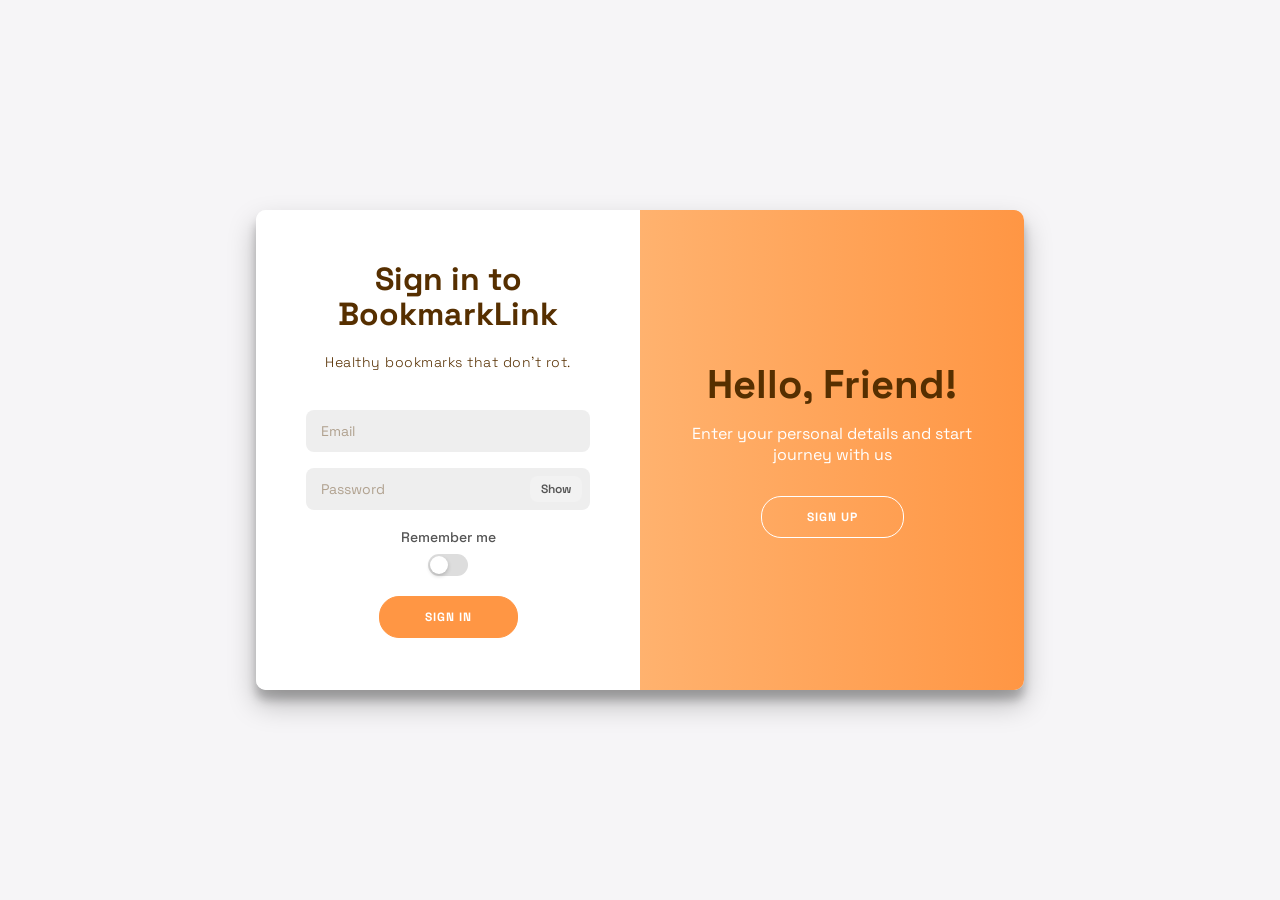
==== commit 687cbed1: "Prepare for Render deployment" ====
--- a/Frontend/index.html
+++ b/Frontend/index.html
@@ -139,7 +139,8 @@
 
     <div class="toast" id="toast" aria-live="polite"></div>
 
-    <script src="app.js?v=3"></script>
+    <script src="config.js?v=1"></script>
+    <script src="app.js?v=4"></script>
 </body>
 
 </html>
--- a/Frontend/styles.css
+++ b/Frontend/styles.css
@@ -755,6 +755,90 @@
     border-radius: 8px;
 }
 
+.password-field {
+    position: relative;
+    width: 100%;
+}
+
+.password-field input {
+    padding-right: 70px;
+}
+
+.password-field input.is-visible {
+    animation: passwordReveal 0.25s ease;
+}
+
+.password-field input.is-hidden {
+    animation: passwordHide 0.25s ease;
+}
+
+.password-toggle {
+    position: absolute;
+    right: 8px;
+    top: 50%;
+    transform: translateY(-50%);
+    border: 1px solid transparent;
+    background: #f2f2f2;
+    color: #555;
+    font-size: 12px;
+    padding: 6px 10px;
+    border-radius: 8px;
+    cursor: pointer;
+    line-height: 1;
+    transition: background 0.2s ease, transform 0.2s ease, color 0.2s ease;
+}
+
+.password-toggle:hover {
+    background: #e9e9e9;
+}
+
+.password-toggle.is-visible {
+    animation: eyeToggleOn 0.25s ease;
+}
+
+.password-toggle.is-hidden {
+    animation: eyeToggleOff 0.25s ease;
+}
+
+@keyframes eyeToggleOn {
+    0% {
+        transform: translateY(-50%) scale(0.9);
+        opacity: 0.7;
+    }
+
+    60% {
+        transform: translateY(-50%) scale(1.05);
+        opacity: 1;
+    }
+
+    100% {
+        transform: translateY(-50%) scale(1);
+    }
+}
+
+@keyframes eyeToggleOff {
+    0% {
+        transform: translateY(-50%) scale(1);
+        opacity: 1;
+    }
+
+    60% {
+        transform: translateY(-50%) scale(0.92);
+        opacity: 0.7;
+    }
+
+    100% {
+        transform: translateY(-50%) scale(1);
+        opacity: 1;
+    }
+}
+
+.password-toggle:focus {
+    outline: none;
+    border-color: #FF9644;
+    box-shadow: 0 0 0 2px rgba(255, 150, 68, 0.2);
+}
+
 /* Toggle Switch Style */
 .remember-toggle {
     display: flex;
@@ -899,4 +983,36 @@
     .mobile-toggle {
         display: block;
     }
+}
+
+@keyframes passwordReveal {
+    0% {
+        letter-spacing: 0.5px;
+        opacity: 0.7;
+    }
+
+    60% {
+        letter-spacing: 0;
+        opacity: 1;
+    }
+
+    100% {
+        opacity: 1;
+    }
+}
+
+@keyframes passwordHide {
+    0% {
+        letter-spacing: 0;
+        opacity: 1;
+    }
+
+    60% {
+        letter-spacing: 0.5px;
+        opacity: 0.7;
+    }
+
+    100% {
+        opacity: 1;
+    }
 }
